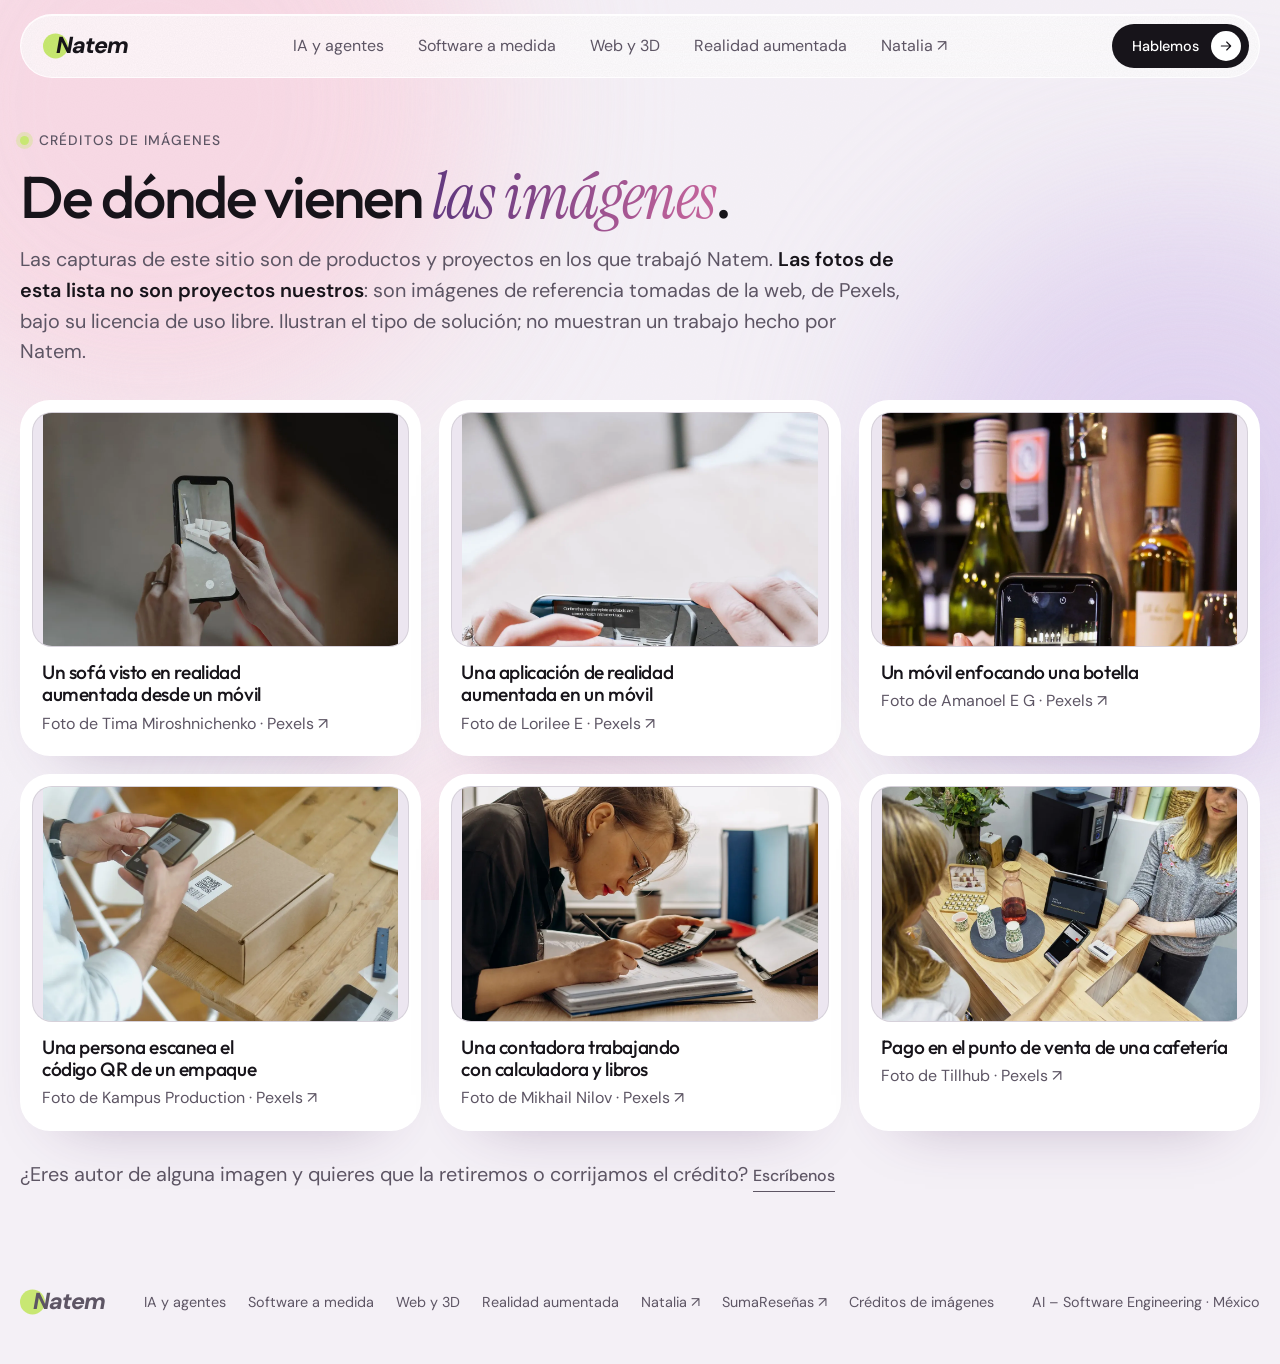
==== creditos.html @ e9895b0a "Fotos reales en lugar de ilustraciones, página de créditos y sin guías en interiores Co-Authored-By:" ====
<!doctype html>
<html lang="es" class="no-js">
<head>
<meta charset="utf-8">
<meta name="viewport" content="width=device-width, initial-scale=1">
<title>Créditos de imágenes · Natem</title>
<meta name="description" content="Origen de las imágenes del sitio de Natem que no son proyectos propios.">
<meta property="og:title" content="Créditos de imágenes · Natem">
<meta property="og:description" content="Origen de las imágenes del sitio de Natem que no son proyectos propios.">
<meta property="og:type" content="website">
<meta name="theme-color" content="#f4f0f6">
<link rel="icon" href="data:image/svg+xml,%3Csvg xmlns='http://www.w3.org/2000/svg' viewBox='0 0 64 64'%3E%3Ccircle cx='24' cy='32' r='20' fill='%23c8e773'/%3E%3Ctext x='20' y='47' font-family='Arial' font-style='italic' font-weight='900' font-size='44' fill='%2317141a'%3EN%3C/text%3E%3C/svg%3E">
<link rel="preconnect" href="https://fonts.googleapis.com">
<link rel="preconnect" href="https://fonts.gstatic.com" crossorigin>
<link href="https://fonts.googleapis.com/css2?family=DM+Sans:ital,opsz,wght@0,9..40,400;0,9..40,500;0,9..40,600;1,9..40,800&family=Instrument+Serif:ital@1&family=Outfit:wght@400;500&display=swap" rel="stylesheet">
<link rel="stylesheet" href="assets/site.css?v=2">
<link rel="stylesheet" href="assets/v2.css?v=2">
</head>
<body>
<div class="backdrop" aria-hidden="true"><i></i><i></i><i></i></div>
<div class="grain" aria-hidden="true"></div>

<header class="nav">
  <div class="wrap">
    <div class="bar glass">
      <a class="logo" href="index.html" aria-label="Natem, inicio">Natem</a>
      <nav aria-label="Principal">
        <a href="index.html">IA y agentes</a>
        <a href="software.html">Software a medida</a>
        <a href="web-3d.html">Web y 3D</a>
        <a href="realidad-aumentada.html">Realidad aumentada</a>
        <a href="https://web-eta-nine-99.vercel.app" target="_blank" rel="noopener">Natalia ↗</a>
      </nav>
      <a class="btn " href="#contacto">Hablemos<i><svg viewBox="0 0 24 24" fill="none" stroke="currentColor" stroke-width="1.7" stroke-linecap="round" stroke-linejoin="round" aria-hidden="true"><path d="M5 12h14M13 6l6 6-6 6"/></svg></i></a>
      <button class="burger" aria-label="Abrir menú" aria-expanded="false"><svg viewBox="0 0 24 24" fill="none" stroke="currentColor" stroke-width="1.7" stroke-linecap="round" stroke-linejoin="round" aria-hidden="true"><path d="M4 7h16M4 12h16M4 17h16"/></svg></button>
    </div>
  </div>
</header>
<main>
<section class="credits">
  <div class="wrap">
    <div class="head rv"><span class="eyebrow">Créditos de imágenes</span><h1>De dónde vienen <em>las imágenes</em>.</h1>
      <p class="lead">Las capturas de este sitio son de productos y proyectos en los que trabajó Natem. <b>Las fotos de esta lista no son proyectos nuestros</b>: son imágenes de referencia tomadas de la web, de Pexels, bajo su licencia de uso libre. Ilustran el tipo de solución; no muestran un trabajo hecho por Natem.</p></div>
    <div class="credit-list">
      <a class="credit card rv" href="https://www.pexels.com/photo/person-holding-black-iphone-6474473/" target="_blank" rel="noopener"><div class="shot pos-center"><img src="img/foto-ar-sofa.webp" alt="Un sofá visto en realidad aumentada desde un móvil" loading="lazy" decoding="async"></div><div><h3>Un sofá visto en realidad aumentada desde un móvil</h3><p>Foto de Tima Miroshnichenko · Pexels ↗</p></div></a>
      <a class="credit card rv" href="https://www.pexels.com/photo/person-holding-black-smartphone-1309725/" target="_blank" rel="noopener"><div class="shot pos-center"><img src="img/foto-ar-app.webp" alt="Una aplicación de realidad aumentada en un móvil" loading="lazy" decoding="async"></div><div><h3>Una aplicación de realidad aumentada en un móvil</h3><p>Foto de Lorilee E · Pexels ↗</p></div></a>
      <a class="credit card rv" href="https://www.pexels.com/photo/a-person-taking-photos-of-a-liquor-bottle-and-glass-5800918/" target="_blank" rel="noopener"><div class="shot pos-center"><img src="img/foto-ar-etiqueta.webp" alt="Un móvil enfocando una botella" loading="lazy" decoding="async"></div><div><h3>Un móvil enfocando una botella</h3><p>Foto de Amanoel E G · Pexels ↗</p></div></a>
      <a class="credit card rv" href="https://www.pexels.com/photo/person-taking-photo-of-the-qr-code-7289717/" target="_blank" rel="noopener"><div class="shot pos-center"><img src="img/foto-qr-empaque.webp" alt="Una persona escanea el código QR de un empaque" loading="lazy" decoding="async"></div><div><h3>Una persona escanea el código QR de un empaque</h3><p>Foto de Kampus Production · Pexels ↗</p></div></a>
      <a class="credit card rv" href="https://www.pexels.com/photo/a-woman-writing-on-a-book-while-holding-a-calculator-8297034/" target="_blank" rel="noopener"><div class="shot pos-center"><img src="img/foto-contabilidad.webp" alt="Una contadora trabajando con calculadora y libros" loading="lazy" decoding="async"></div><div><h3>Una contadora trabajando con calculadora y libros</h3><p>Foto de Mikhail Nilov · Pexels ↗</p></div></a>
      <a class="credit card rv" href="https://www.pexels.com/photo/customer-paying-at-the-checkout-6925809/" target="_blank" rel="noopener"><div class="shot pos-center"><img src="img/foto-punto-de-venta.webp" alt="Pago en el punto de venta de una cafetería" loading="lazy" decoding="async"></div><div><h3>Pago en el punto de venta de una cafetería</h3><p>Foto de Tillhub · Pexels ↗</p></div></a>
    </div>
    <p class="lead" style="margin-top:28px">¿Eres autor de alguna imagen y quieres que la retiremos o corrijamos el crédito? <a class="more" href="https://www.instagram.com/natem.ai/" target="_blank" rel="noopener">Escríbenos</a></p>
  </div>
</section>
</main>

<footer>
  <div class="wrap">
    <a class="logo" href="index.html">Natem</a>
    <nav aria-label="Pie">
      <a href="index.html">IA y agentes</a><a href="software.html">Software a medida</a><a href="web-3d.html">Web y 3D</a><a href="realidad-aumentada.html">Realidad aumentada</a>
      <a href="https://web-eta-nine-99.vercel.app" target="_blank" rel="noopener">Natalia ↗</a>
      <a href="https://sumaresenas.com/" target="_blank" rel="noopener">SumaReseñas ↗</a>
      <a href="creditos.html">Créditos de imágenes</a>
    </nav>
    <span>AI – Software Engineering · México</span>
  </div>
</footer>
<script type="module" src="assets/site.js?v=2"></script>
<script type="module" src="assets/orb.js"></script>
<script type="module" src="assets/rec.js?v=2"></script>
</body>
</html>
---- assets/site.css ----
/* Natem · sitio web · cristal con grano, figuras 3D, blanco/negro con rosa y violeta */
:root {
  --bg: #f4f0f6;
  --ink: #17141a;
  --ink-2: #5d5564;
  --ink-3: #8b8392;
  --line: rgba(23, 20, 26, 0.1);
  --card: #ffffff;
  --dark: #1b191e;
  --violet: #663a80;
  --violet-2: #9160b4;
  --lilac: #dccdef;
  --pink: #f2a9c4;
  --rose: #f8d3df;
  --lime: #c8e773;
  --r-xl: 40px;
  --r-lg: 30px;
  --r-md: 20px;
  --shadow: 0 40px 80px -40px rgba(74, 38, 96, 0.35);
  --display: "Outfit", "Segoe UI", system-ui, sans-serif;
  --body: "DM Sans", "Segoe UI", system-ui, sans-serif;
  --serif: "Instrument Serif", Georgia, serif;
  --noise: url("data:image/svg+xml,%3Csvg xmlns='http://www.w3.org/2000/svg' width='220' height='220'%3E%3Cfilter id='n'%3E%3CfeTurbulence type='fractalNoise' baseFrequency='.85' numOctaves='2' stitchTiles='stitch'/%3E%3CfeColorMatrix values='0 0 0 0 0 0 0 0 0 0 0 0 0 0 0 0 0 0 .55 0'/%3E%3C/filter%3E%3Crect width='100%25' height='100%25' filter='url(%23n)'/%3E%3C/svg%3E");
}

* { box-sizing: border-box; margin: 0; }
html { scroll-behavior: smooth; -webkit-text-size-adjust: 100%; }
body {
  font-family: var(--body);
  color: var(--ink);
  background: var(--bg);
  line-height: 1.55;
  font-size: 17px;
  overflow-x: hidden;
  -webkit-font-smoothing: antialiased;
}
img { max-width: 100%; display: block; }
a { color: inherit; text-decoration: none; }
button { font: inherit; color: inherit; background: none; border: 0; cursor: pointer; }
:focus-visible { outline: 2px solid var(--violet); outline-offset: 3px; border-radius: 8px; }

/* fondo: manchas suaves + grano */
.backdrop { position: fixed; inset: 0; z-index: -2; pointer-events: none; overflow: hidden; }
.backdrop i { position: absolute; border-radius: 50%; filter: blur(90px); opacity: 0.75; }
.backdrop i:nth-child(1) { width: 52vw; height: 52vw; left: -14vw; top: -18vw; background: var(--rose); }
.backdrop i:nth-child(2) { width: 46vw; height: 46vw; right: -16vw; top: 22vh; background: var(--lilac); }
.backdrop i:nth-child(3) { width: 40vw; height: 40vw; left: 22vw; bottom: -24vw; background: #f6dfe9; }
.grain { position: fixed; inset: 0; z-index: -1; pointer-events: none; background: var(--noise); opacity: 0.22; mix-blend-mode: soft-light; }

.wrap { width: min(1240px, 100% - 40px); margin-inline: auto; }
section { padding: 64px 0; }

/* tipografía */
h1, h2, h3 { font-family: var(--display); font-weight: 500; letter-spacing: -0.035em; line-height: 1.02; text-wrap: balance; }
h1 { font-size: clamp(2.7rem, 6.2vw, 5.4rem); }
h2 { font-size: clamp(2.1rem, 4.4vw, 3.7rem); }
h3 { font-size: 1.4rem; letter-spacing: -0.02em; line-height: 1.15; }
em { font-family: var(--serif); font-style: italic; font-weight: 400; letter-spacing: -0.01em; font-size: 1.08em;
  background: linear-gradient(100deg, var(--violet) 10%, #c0629a 90%); -webkit-background-clip: text; background-clip: text; color: transparent; padding-right: 0.08em; margin-right: -0.08em; }
.on-dark em { background: linear-gradient(100deg, #e9c6ff, var(--pink)); -webkit-background-clip: text; background-clip: text; }
.mute { color: var(--ink-3); }
.lead { font-size: clamp(1.05rem, 1.5vw, 1.25rem); color: var(--ink-2); max-width: 56ch; }
.eyebrow { display: inline-flex; align-items: center; gap: 10px; font-size: 0.8rem; letter-spacing: 0.08em; text-transform: uppercase; color: var(--ink-2); font-weight: 500; }
.eyebrow::before { content: ""; width: 9px; height: 9px; border-radius: 50%; background: var(--lime); box-shadow: 0 0 0 4px rgba(200, 231, 115, 0.35); }
.head { display: grid; gap: 18px; margin-bottom: 40px; max-width: 880px; }
.head.split { max-width: none; grid-template-columns: 1.2fr 1fr; align-items: end; gap: 40px; }

/* cristal */
.glass {
  position: relative; isolation: isolate;
  background: linear-gradient(140deg, rgba(255, 255, 255, 0.62), rgba(255, 255, 255, 0.2));
  -webkit-backdrop-filter: blur(22px) saturate(150%); backdrop-filter: blur(22px) saturate(150%);
  border: 1px solid rgba(255, 255, 255, 0.7);
  box-shadow: var(--shadow), inset 0 1px 0 rgba(255, 255, 255, 0.8);
  border-radius: var(--r-lg);
}
.glass::after, .dark::after, .stage::after {
  content: ""; position: absolute; inset: 0; border-radius: inherit; background: var(--noise); opacity: 0.28; mix-blend-mode: soft-light; pointer-events: none; z-index: -1;
}
.stage::after { z-index: 1; opacity: 0.35; }
.card { background: var(--card); border-radius: var(--r-lg); box-shadow: 0 30px 60px -45px rgba(74, 38, 96, 0.4); }
.dark { position: relative; isolation: isolate; background: var(--dark); color: #f5f1f7; border-radius: var(--r-lg); }
.dark .mute { color: #9a93a1; }

/* botones */
.btn { display: inline-flex; align-items: center; gap: 12px; height: 54px; padding: 0 8px 0 24px; border-radius: 999px; background: var(--ink); color: #fff; font-weight: 500; font-size: 0.98rem; transition: transform 0.25s, background 0.25s; white-space: nowrap; }
.btn i { display: grid; place-items: center; width: 38px; height: 38px; border-radius: 50%; background: #fff; color: var(--ink); transition: transform 0.25s; font-style: normal; }
.btn i svg { width: 16px; height: 16px; }
.btn:hover { transform: translateY(-2px); background: var(--violet); }
.btn:hover i { transform: translateX(3px); }
.btn.light { background: #fff; color: var(--ink); box-shadow: 0 10px 30px -18px rgba(23, 20, 26, 0.5); }
.btn.light i { background: var(--ink); color: #fff; }
.btn.light:hover { background: #fff; }
.btn.ghost { background: transparent; color: var(--ink); border: 1px solid var(--line); padding: 0 22px; }
.btn.ghost:hover { background: rgba(255, 255, 255, 0.7); }
.on-dark .btn.ghost { color: #fff; border-color: rgba(255, 255, 255, 0.25); }
.on-dark .btn.ghost:hover { background: rgba(255, 255, 255, 0.1); }
.cta-row { display: flex; flex-wrap: wrap; gap: 12px; align-items: center; }
.pill { display: inline-flex; align-items: center; gap: 8px; padding: 7px 14px; border-radius: 999px; font-size: 0.8rem; font-weight: 500; background: rgba(255, 255, 255, 0.75); border: 1px solid rgba(255, 255, 255, 0.9); color: var(--ink-2); white-space: nowrap; }
.pill.dot::before { content: ""; width: 7px; height: 7px; border-radius: 50%; background: var(--violet-2); }
.pill.lime { background: var(--lime); border-color: var(--lime); color: var(--ink); }

/* navegación */
.nav { position: fixed; top: 14px; left: 0; right: 0; z-index: 50; }
.nav .bar { background: rgba(255, 255, 255, 0.74); display: flex; align-items: center; justify-content: space-between; gap: 20px; padding: 9px 10px 9px 22px; border-radius: 999px; }
.logo { display: inline-flex; align-items: center; font-family: var(--body); font-weight: 800; font-style: italic; font-size: 1.45rem; letter-spacing: -0.04em; position: relative; padding-left: 13px; }
.logo::before { content: ""; position: absolute; left: 0; top: 50%; width: 25px; height: 25px; border-radius: 50%; background: var(--lime); transform: translateY(-50%); z-index: -1; }
.nav nav { display: flex; align-items: center; gap: 4px; }
.nav nav a { padding: 9px 15px; border-radius: 999px; font-size: 0.93rem; color: var(--ink-2); transition: background 0.2s, color 0.2s; }
.nav nav a:hover, .nav nav a[aria-current] { background: rgba(255, 255, 255, 0.85); color: var(--ink); }
.nav .btn { height: 44px; padding-left: 20px; font-size: 0.9rem; }
.nav .btn i { width: 30px; height: 30px; }
.burger { display: none; width: 44px; height: 44px; border-radius: 50%; background: var(--ink); color: #fff; place-items: center; }
.burger svg { width: 18px; }

/* hero principal */
.hero { padding: 132px 0 40px; }
.hero .grid { display: grid; grid-template-columns: 1.05fr 0.95fr; gap: 28px; align-items: stretch; }
.hero .copy { display: flex; flex-direction: column; justify-content: center; gap: 26px; padding: 20px 0; }
.stage { position: relative; isolation: isolate; border-radius: var(--r-xl); overflow: hidden; min-height: 620px;
  background: radial-gradient(120% 90% at 20% 0%, #fbe3ea 0%, transparent 60%), linear-gradient(165deg, #f1b9cd 0%, #dcb6e2 48%, #b79add 100%); box-shadow: var(--shadow); }
.stage canvas { position: absolute; inset: 0; width: 100%; height: 100%; z-index: 0; }
.stage .fallback { position: absolute; width: 62%; aspect-ratio: 1; left: 19%; top: 20%; border-radius: 50%; background: radial-gradient(circle at 32% 26%, #fff 0%, #fbd0de 22%, #e58fb5 55%, #8b56ad 100%); }
.stage.webgl .fallback { display: none; }
.float { position: absolute; z-index: 2; animation: bob 7s ease-in-out infinite; }
.float:nth-of-type(2) { animation-delay: -2.5s; }
.float:nth-of-type(3) { animation-delay: -4.5s; }
@keyframes bob { 50% { transform: translateY(-10px); } }

.call { left: 22px; top: 24px; width: min(330px, 74%); padding: 18px; display: grid; gap: 10px; }
.call header { display: flex; align-items: center; gap: 10px; font-weight: 600; font-size: 0.93rem; }
.ico { display: grid; place-items: center; width: 38px; height: 38px; border-radius: 50%; background: #fff; color: var(--ink); flex: none; }
.ico svg { width: 18px; height: 18px; }
.ico.lg { width: 52px; height: 52px; }
.ico.lg svg { width: 22px; height: 22px; }
.ico.ink { background: var(--ink); color: #fff; }
.ico.lime { background: var(--lime); }
.bubble { padding: 9px 14px; border-radius: 16px; font-size: 0.86rem; background: rgba(255, 255, 255, 0.86); width: fit-content; max-width: 88%; }
.bubble small { display: block; font-size: 0.68rem; color: var(--violet); font-weight: 600; }
.bubble.me { background: var(--ink); color: #fff; justify-self: end; }
.done { right: 22px; bottom: 112px; padding: 14px 20px 14px 14px; display: flex; align-items: center; gap: 12px; font-size: 0.9rem; font-weight: 500; border-radius: 999px; background: var(--dark); color: #fff; box-shadow: var(--shadow); }
.steps-mini { left: 22px; right: 22px; bottom: 22px; padding: 16px 22px; display: flex; justify-content: space-between; gap: 12px; font-size: 0.85rem; border-radius: 24px; animation: none; }
.steps-mini b { display: block; font-family: var(--display); font-weight: 500; font-size: 1.5rem; letter-spacing: -0.03em; color: var(--ink-3); }
.steps-mini span:last-child b { color: var(--ink); }

.chips { display: flex; flex-wrap: wrap; gap: 8px; }

/* proceso */
.process { display: grid; grid-template-columns: repeat(3, 1fr); gap: 18px; }
.step { padding: 28px; display: grid; gap: 60px; align-content: space-between; min-height: 280px; }
.step .n { font-family: var(--display); font-size: 4.4rem; line-height: 0.9; letter-spacing: -0.05em; color: var(--ink-3); }
.step p { color: var(--ink-2); font-size: 0.98rem; margin-top: 8px; }
.step.dark p { color: #b9b2c0; }
.step.dark .n { color: var(--lime); }
.aud { display: grid; grid-template-columns: repeat(3, 1fr); gap: 18px; margin-top: 18px; }
.aud div { display: flex; align-items: center; gap: 14px; padding: 16px 20px; border-radius: 999px; font-weight: 500; font-size: 0.95rem; }

/* bento */
.bento { display: grid; grid-template-columns: repeat(6, 1fr); gap: 18px; }
.tile { position: relative; padding: 28px; display: flex; flex-direction: column; gap: 14px; overflow: hidden; min-height: 300px; transition: transform 0.35s; }
.tile:hover { transform: translateY(-4px); }
.tile p { color: var(--ink-2); font-size: 0.97rem; }
.tile.dark p { color: #b9b2c0; }
.tile .foot { margin-top: auto; display: flex; flex-wrap: wrap; gap: 8px; align-items: center; justify-content: space-between; }
.s2 { grid-column: span 2; } .s3 { grid-column: span 3; } .s4 { grid-column: span 4; } .s6 { grid-column: span 6; }
.shot { border-radius: var(--r-md); overflow: hidden; border: 1px solid var(--line); background: #ece6f0; aspect-ratio: 16 / 10; }
.shot img { width: 100%; height: 100%; object-fit: cover; object-position: top left; transition: transform 0.6s; }
.tile:hover .shot img, .proj:hover .shot img { transform: scale(1.04); }
.more { justify-self: start; align-self: flex-start; display: inline-flex; align-items: center; gap: 8px; font-weight: 500; font-size: 0.93rem; border-bottom: 1px solid currentColor; padding-bottom: 2px; }
.more svg { width: 14px; height: 14px; transition: transform 0.25s; }
.more:hover svg { transform: translate(2px, -2px); }
.orb { position: absolute; border-radius: 50%; background: radial-gradient(circle at 30% 26%, #fff 0%, #fbd3e0 20%, #e794b9 52%, #8452a8 100%); box-shadow: 0 40px 60px -30px rgba(102, 58, 128, 0.6); pointer-events: none; }
.orb.violet { background: radial-gradient(circle at 30% 26%, #fff 0%, #e6d6f7 20%, #a67ad0 55%, #4b2863 100%); }
.orb.pearl { background: radial-gradient(circle at 30% 26%, #fff 0%, #f6eef9 35%, #d9c6ea 70%, #b79bd6 100%); }

/* Natalia */
.natalia { display: grid; grid-template-columns: 1fr 1.05fr; gap: 40px; padding: 48px; border-radius: var(--r-xl); align-items: center; overflow: hidden; }
.natalia .copy { display: grid; gap: 22px; position: relative; z-index: 1; }
.natalia .lead { color: #c3bcc9; }
.flow { display: grid; grid-template-columns: repeat(4, 1fr); gap: 10px; margin: 6px 0; }
.flow div { display: grid; gap: 10px; font-size: 0.84rem; line-height: 1.25; color: #d9d3de; }
.flow .ico { background: rgba(255, 255, 255, 0.1); color: #fff; }
.flow div:nth-child(3) .ico { background: var(--lime); color: var(--ink); }
.natalia .shot { aspect-ratio: 16 / 10.5; border-color: rgba(255, 255, 255, 0.14); box-shadow: 0 50px 80px -40px #000; position: relative; z-index: 1; }
.natalia .orb { width: 380px; height: 380px; right: -120px; top: -150px; opacity: 0.9; }

/* servicios / subpáginas */
.areas { display: grid; grid-template-columns: repeat(3, 1fr); gap: 18px; }
.area { padding: 14px 14px 26px; display: grid; gap: 16px; transition: transform 0.35s; }
.area:hover { transform: translateY(-4px); }
.area > div { padding: 0 12px; display: grid; gap: 10px; }
.area p { color: var(--ink-2); font-size: 0.96rem; }

.projects { display: grid; grid-template-columns: repeat(3, 1fr); gap: 18px; }
.projects.two { grid-template-columns: repeat(2, 1fr); }
.proj { padding: 12px 12px 22px; display: grid; gap: 14px; align-content: start; }
.proj .meta { padding: 0 10px; display: grid; gap: 8px; }
.proj .meta p { color: var(--ink-2); font-size: 0.93rem; }
.proj .top { display: flex; justify-content: space-between; align-items: center; gap: 10px; }
.proj .pill { background: #f1ecf4; border-color: #f1ecf4; font-size: 0.72rem; padding: 5px 11px; }

.services { display: grid; grid-template-columns: repeat(3, 1fr); gap: 18px; }
.service { padding: 26px; display: grid; gap: 12px; align-content: start; }
.service p { color: var(--ink-2); font-size: 0.95rem; }

.why { display: grid; grid-template-columns: repeat(4, 1fr); gap: 18px; }
.why div { padding: 24px; display: grid; gap: 10px; align-content: start; }
.why p { color: var(--ink-2); font-size: 0.93rem; }

/* hero de subpágina */
.subhero { padding: 108px 0 30px; }
.subhero .stage { min-height: 560px; display: flex; align-items: flex-end; padding: 22px; }
.subhero .panel { position: relative; z-index: 2; width: min(640px, 100%); padding: 38px; display: grid; gap: 22px; border-radius: 30px; }
.subhero h1 { font-size: clamp(2.4rem, 5vw, 4.3rem); }
.subhero .tag { position: absolute; z-index: 2; right: 26px; top: 26px; }
.stage.violet { background: radial-gradient(120% 90% at 80% 0%, #efe2fa 0%, transparent 60%), linear-gradient(165deg, #d9c3ee 0%, #b99bdc 50%, #8f6cc0 100%); }
.stage.pearl { background: radial-gradient(120% 90% at 80% 0%, #fff 0%, transparent 60%), linear-gradient(165deg, #f3e6ee 0%, #e4d3ec 50%, #cbb5e2 100%); }

/* cierre */
.final { padding: 64px 48px; border-radius: var(--r-xl); display: grid; grid-template-columns: 1.3fr 1fr; gap: 40px; align-items: end; overflow: hidden; }
.final h2 { font-size: clamp(2.3rem, 5vw, 4.4rem); }
.final .copy { display: grid; gap: 22px; position: relative; z-index: 1; }
.final .side { display: grid; gap: 12px; position: relative; z-index: 1; justify-items: start; }
.final .orb { width: 420px; height: 420px; right: -110px; bottom: -220px; }
footer { padding: 34px 0 44px; }
footer .wrap { display: flex; flex-wrap: wrap; gap: 18px 34px; align-items: center; justify-content: space-between; font-size: 0.9rem; color: var(--ink-2); }
footer nav { display: flex; flex-wrap: wrap; gap: 8px 22px; }
footer a:hover { color: var(--ink); }

/* aparición */
.rv { opacity: 0; transform: translateY(26px); transition: opacity 0.8s cubic-bezier(0.2, 0.7, 0.2, 1), transform 0.8s cubic-bezier(0.2, 0.7, 0.2, 1); transition-delay: var(--d, 0s); }
.rv.in { opacity: 1; transform: none; }
.no-js .rv { opacity: 1; transform: none; }

@media (max-width: 1020px) {
  .hero .grid, .natalia, .final, .head.split { grid-template-columns: 1fr; }
  .stage { min-height: 560px; }
  .areas, .projects, .services, .process, .aud { grid-template-columns: repeat(2, 1fr); }
  .why { grid-template-columns: repeat(2, 1fr); }
  .s2, .s3, .s4 { grid-column: span 3; }
  .nav nav { display: none; position: absolute; top: calc(100% + 10px); left: 20px; right: 20px; flex-direction: column; align-items: stretch; padding: 12px; border-radius: 26px; background: rgba(255, 255, 255, 0.94); box-shadow: var(--shadow); }
  .nav.open nav { display: flex; }
  .nav nav a { padding: 13px 16px; font-size: 1rem; }
  .burger { display: grid; }
  .nav .bar > .btn { display: none; }
}
@media (max-width: 680px) {
  body { font-size: 16px; }
  .wrap { width: calc(100% - 32px); }
  section { padding: 44px 0; }
  .hero { padding-top: 104px; }
  .areas, .projects, .projects.two, .services, .process, .aud, .why { grid-template-columns: 1fr; }
  .s2, .s3, .s4 { grid-column: span 6; }
  .stage { min-height: 520px; border-radius: 30px; }
  .natalia, .final { padding: 30px 22px; border-radius: 30px; }
  .flow { grid-template-columns: repeat(2, 1fr); gap: 16px; }
  .step { min-height: 0; gap: 30px; }
  .subhero .panel { padding: 26px 22px; }
  .subhero .tag { display: none; }
  .aud div { border-radius: 22px; }
  .btn { height: 50px; }
  .done { bottom: 104px; right: 16px; font-size: 0.82rem; }
  .call { left: 16px; top: 16px; }
  .steps-mini { left: 16px; right: 16px; bottom: 16px; padding: 14px 16px; font-size: 0.76rem; }
  .steps-mini b { font-size: 1.2rem; }
}
@media (prefers-reduced-motion: reduce) {
  html { scroll-behavior: auto; }
  .float { animation: none; }
  .rv { opacity: 1; transform: none; transition: none; }
}
---- assets/v2.css ----
/* Natem · capa v2: ajuste a pantalla de laptop, texto más grande, onda de voz, carrusel 3D, hovers.
   Se carga después de site.css. */
body { font-size: 18px; }
section { padding: clamp(36px, 6.5vh, 64px) 0; scroll-margin-top: 44px; }
h1 { font-size: clamp(2.5rem, min(5.3vw, 9.6vh), 5rem); }
h2 { font-size: clamp(2rem, min(4vw, 7.2vh), 3.4rem); }
h3 { font-size: 1.5rem; }
h4 { font-family: var(--display); font-weight: 500; font-size: 1.25rem; letter-spacing: -0.02em; line-height: 1.15; }
.lead { font-size: clamp(1.12rem, 1.55vw, 1.3rem); }
.lead b { color: var(--ink); font-weight: 600; }
.on-dark .lead b { color: #fff; }
.eyebrow { font-size: 0.86rem; }
.pill { font-size: 0.86rem; }
.head { margin-bottom: clamp(20px, 3.6vh, 40px); gap: 14px; }
.nav nav a { font-size: 1rem; }
.tile p, .step p, .service p, .why p, .area p, .proj .meta p { font-size: 1.05rem; }
.proj .pill { font-size: 0.78rem; }
.more { font-size: 1rem; }
.aud div { font-size: 1.02rem; }
.ico.pink { background: var(--pink); }
.ico.violet { background: var(--violet); color: #fff; }
.ico { transition: transform 0.4s cubic-bezier(0.2, 0.7, 0.2, 1); }

/* hero dentro de una pantalla */
.hero { padding: 96px 0 20px; }
.hero .grid { min-height: calc(100svh - 116px); }
.hero .copy { gap: clamp(14px, 2.8vh, 26px); padding: 0; }
.stage { min-height: min(620px, calc(100svh - 116px)); }
.subhero { padding: 96px 0 20px; }
.subhero .stage { min-height: min(600px, calc(100svh - 116px)); }
.subhero h1 { font-size: clamp(2.3rem, min(4.6vw, 8.4vh), 4.2rem); }
.subhero .panel { padding: clamp(24px, 4vh, 38px); gap: clamp(14px, 2.4vh, 22px); }

/* bento IA */
.tile { min-height: 0; padding: 20px 22px; gap: 10px; }
#ia .head { margin-bottom: 18px; }
.tile.voice p { max-width: 50ch; }
.tile-head { display: flex; gap: 16px; align-items: flex-start; }
.tile-head > div { display: grid; gap: 8px; }
.halves { display: grid; gap: 12px; margin-top: auto; }
.shot.wide { aspect-ratio: 16 / 4; }
.shot.wide img { object-position: center 38%; }
.shot.pos-center img, .shot img[src$=".svg"] { object-position: center; }
.case { display: grid; grid-template-columns: 42% 1fr; gap: 16px; align-items: center; padding: 10px; border-radius: var(--r-md); background: rgba(255, 255, 255, 0.66); border: 1px solid rgba(255, 255, 255, 0.9); }
.case .shot { aspect-ratio: 16 / 10; }
.case p { font-size: 0.98rem; margin: 6px 0 10px; }
.btn.sm { height: 42px; font-size: 0.92rem; padding-left: 18px; }
.btn.sm i { width: 28px; height: 28px; }
.tile:hover .ico.lg { transform: rotate(-10deg) scale(1.08); }
.t-flow:hover .ico.lg { transform: translateX(8px); }
.t-spark:hover .ico.lg { transform: rotate(90deg); }

.bento { grid-template-columns: 1fr 1.12fr 0.88fr; gap: 16px; }
.stack { display: grid; gap: 14px; }
.tile.mini { display: grid; grid-template-columns: auto 1fr; gap: 8px 14px; align-items: center; padding: 18px 20px; }
.tile.mini .ico.lg { width: 44px; height: 44px; }
.tile.mini h3 { font-size: 1.28rem; }
.tile.mini p { grid-column: 1 / -1; font-size: 1rem; }
.tile.voice .orb { z-index: 0; }
.tile.voice > *:not(.orb) { position: relative; z-index: 1; }

.tile-top { display: flex; align-items: center; justify-content: space-between; gap: 10px; }
.tile.voice .tile-top { padding-right: 84px; }
.tile.mini { align-content: center; padding: 16px 20px; }
.case .shot { align-self: stretch; aspect-ratio: auto; min-height: 120px; }

/* llamada grabada */
.rec { display: grid; grid-template-columns: auto 1fr; gap: 4px 16px; align-items: center; padding: 14px 18px 12px 14px; border-radius: 26px; background: rgba(255, 255, 255, 0.07); border: 1px solid rgba(255, 255, 255, 0.14); color: #fff; position: relative; z-index: 1; margin-top: auto; }
.rec.light { margin: 0; background: rgba(255, 255, 255, 0.1); -webkit-backdrop-filter: blur(14px); backdrop-filter: blur(14px); }
.rec-play { width: 58px; height: 58px; border-radius: 50%; background: var(--lime); color: var(--ink); display: grid; place-items: center; transition: transform 0.25s; box-shadow: 0 0 0 0 rgba(200, 231, 115, 0.5); animation: ringpulse 2.6s ease-out infinite; }
.rec-play:hover { transform: scale(1.07); }
.rec.playing .rec-play { animation: none; }
.rec-play svg { width: 22px; height: 22px; }
.rec-play span { display: grid; }
.rec-play .i-pause, .rec.playing .rec-play .i-play { display: none; }
.rec.playing .rec-play .i-pause { display: grid; }
.rec-body { min-width: 0; }
.rec-top { display: flex; align-items: center; gap: 8px; font-size: 0.92rem; }
.rec-top time { margin-left: auto; font-variant-numeric: tabular-nums; color: #b9b2c0; }
.rec-dot { width: 8px; height: 8px; border-radius: 50%; background: #ff6b7a; flex: none; }
.rec.playing .rec-dot { animation: blink 1s steps(2) infinite; }
.rec-wave { display: flex; align-items: center; gap: 3px; height: 40px; margin: 4px 0; }
.rec-wave i { flex: 1; min-width: 2px; border-radius: 3px; background: #fff; opacity: 0.38; height: calc(var(--h, 0.3) * 100%); transition: height 0.09s linear; }
.rec:not(.playing) .rec-wave i { animation: idle 2.6s ease-in-out infinite; animation-delay: calc(var(--k, 0) * -0.13s); }
.rec-wave i.on { opacity: 1; background: var(--lime); }
.rec p { font-size: 0.92rem; color: #e3dde8; line-height: 1.35; min-height: 4.05em; }
.rec.light p { min-height: 2.7em; }
.rec-note { grid-column: 1 / -1; font-size: 0.76rem; color: #9a93a1; padding-left: 4px; }
@keyframes idle { 50% { transform: scaleY(0.45); } }
@keyframes blink { 50% { opacity: 0.2; } }
@keyframes ringpulse { 70%, 100% { box-shadow: 0 0 0 16px rgba(200, 231, 115, 0); } }

/* Natalia */
.natalia { padding: clamp(28px, 5vh, 48px) 48px; gap: 36px; }
.natalia .copy { gap: clamp(14px, 2.4vh, 22px); }
.nat-side { display: grid; gap: 14px; position: relative; z-index: 1; min-width: 0; }
.natalia .shot { aspect-ratio: 16 / 8.4; }
.flow div { font-size: 0.95rem; }

/* proceso: imagen de fondo + hover */
.step { position: relative; overflow: hidden; isolation: isolate; min-height: clamp(230px, 38vh, 290px); gap: 30px; transition: transform 0.45s cubic-bezier(0.2, 0.7, 0.2, 1), box-shadow 0.45s; }
.step > .n, .step > div { position: relative; z-index: 1; }
.step .n { transform-origin: left top; transition: transform 0.5s cubic-bezier(0.2, 0.7, 0.2, 1), color 0.35s, text-shadow 0.35s; }
.bgimg { position: absolute; inset: 0; background-size: cover; background-position: top left; transition: transform 0.9s cubic-bezier(0.2, 0.7, 0.2, 1); }
.bgimg::after { content: ""; position: absolute; inset: 0; }
.step.card .bgimg { z-index: 0; }
.step.card .bgimg::after { background: linear-gradient(180deg, rgba(255, 255, 255, 0.58) 0%, rgba(255, 255, 255, 0.86) 48%, #fff 82%); }
.step.glass .bgimg { z-index: -2; opacity: 0.6; filter: blur(2.5px) saturate(1.15); border-radius: inherit; }
.step.glass .bgimg::after { background: linear-gradient(180deg, rgba(244, 240, 246, 0.35), rgba(244, 240, 246, 0.9) 70%); }
.step:hover { transform: translateY(-8px); }
.step:hover .bgimg { transform: scale(1.1); }
.step:hover .n { transform: scale(1.22); color: var(--violet); }
.step.dark:hover .n { color: var(--lime); text-shadow: 0 0 34px rgba(200, 231, 115, 0.55); }
.step.dark::before { content: ""; position: absolute; width: 260px; height: 260px; right: -130px; bottom: -150px; border-radius: 50%; background: radial-gradient(circle, rgba(200, 231, 115, 0.35), transparent 65%); transition: transform 0.7s; z-index: 0; }
.step.dark:hover::before { transform: scale(1.7); }

/* servicios con ilustración */
.service { padding: 12px 12px 24px; transition: transform 0.4s cubic-bezier(0.2, 0.7, 0.2, 1); }
.service:hover { transform: translateY(-5px); }
.service .art { position: relative; border-radius: var(--r-md); overflow: hidden; aspect-ratio: 320 / 140; }
.service .art img { width: 100%; height: 100%; object-fit: cover; transition: transform 0.7s cubic-bezier(0.2, 0.7, 0.2, 1); }
.service:hover .art img { transform: scale(1.07) rotate(-1.2deg); }
.service .art .ico { position: absolute; left: 12px; bottom: 12px; box-shadow: 0 10px 22px -10px rgba(23, 20, 26, 0.6); }
.service:hover .art .ico { transform: translateY(-4px) rotate(-8deg); }
.services { grid-template-columns: repeat(2, 1fr); gap: 16px; }
.service { grid-template-columns: 38% 1fr; grid-template-rows: auto auto; gap: 6px 20px; padding: 10px 22px 10px 10px; align-content: center; }
.service .art { grid-row: 1 / 3; aspect-ratio: auto; height: 100%; min-height: clamp(118px, 19vh, 150px); }
.service h3 { align-self: end; }
.service p { align-self: start; }
.why div { transition: transform 0.4s; }
.why div:hover { transform: translateY(-5px); }
.why div:hover .ico { transform: rotate(-12deg) scale(1.12); }
.area:hover .shot img { transform: scale(1.05); }

/* carrusel 3D */
.ring { position: relative; height: 340px; perspective: 1200px; z-index: 1; -webkit-mask-image: linear-gradient(90deg, transparent 0, #000 16%, #000 84%, transparent 100%); mask-image: linear-gradient(90deg, transparent 0, #000 16%, #000 84%, transparent 100%); }
.ring-spin { position: absolute; inset: 0; transform-style: preserve-3d; animation: ring 46s linear infinite; }
.ring figure { position: absolute; left: 50%; top: 50%; width: 230px; aspect-ratio: 16 / 10; margin: -72px 0 0 -115px; border-radius: 16px; overflow: hidden; background: #2b2730; box-shadow: 0 30px 50px -24px rgba(0, 0, 0, 0.7), 0 0 0 1px rgba(255, 255, 255, 0.22); transform: rotateY(calc(var(--i) * 360deg / var(--n))) translateZ(calc(var(--n) * 39px)); -webkit-backface-visibility: hidden; backface-visibility: hidden; }
.ring figure img { width: 100%; height: 100%; object-fit: cover; object-position: top center; }
.ring figure img[src$=".svg"] { object-position: center; }
@keyframes ring { from { transform: translateY(0) rotateX(-7deg) rotateY(0); } 50% { transform: translateY(-10px) rotateX(-7deg) rotateY(-180deg); } to { transform: translateY(0) rotateX(-7deg) rotateY(-360deg); } }
.subhero .stage.has-ring .ring { position: absolute; right: -2%; top: 6%; width: 56%; height: 62%; }
.subhero .stage.has-ring .ring figure { width: 250px; margin: -78px 0 0 -125px; box-shadow: 0 30px 50px -24px rgba(74, 38, 96, 0.7), 0 0 0 1px rgba(255, 255, 255, 0.6); }

/* cierre */
.final { padding: clamp(32px, 6vh, 60px) 48px; grid-template-columns: 1fr; align-items: center; }
.final.has-ring { grid-template-columns: 1.15fr 1fr; }
.final h2 { font-size: clamp(2.2rem, min(4.6vw, 8vh), 4rem); }
.final .copy { gap: clamp(14px, 2.6vh, 22px); max-width: 780px; }
.final .lead { color: #c9c2cf; }
.final .lead b, .final .note b { color: #fff; font-weight: 600; }
.final .note { font-size: 1.08rem; color: #dcd6e1; max-width: 44ch; }
.final .ring figure { width: 200px; margin: -62px 0 0 -100px; transform: rotateY(calc(var(--i) * 360deg / var(--n))) translateZ(calc(var(--n) * 33px)); }
.final .ring { perspective: 900px; height: 320px; margin-right: -30px; }
.final.has-ring .orb { opacity: 0.4; right: 4%; bottom: -160px; }

@media (max-width: 1020px) {
  .bento { grid-template-columns: 1fr 1fr; }
  .stack { grid-column: 1 / -1; grid-template-columns: repeat(3, 1fr); }
  .hero .grid { min-height: 0; }
  .stage, .subhero .stage { min-height: 540px; }
  .final.has-ring { grid-template-columns: 1fr; }
  .final .orb { opacity: 0.5; }
  .subhero .stage.has-ring { padding-top: 250px; }
  .subhero .stage.has-ring .ring { left: 0; right: 0; top: 14px; width: 100%; height: 230px; }
  .subhero .stage.has-ring .ring figure, .ring figure { width: 190px; margin: -60px 0 0 -95px; transform: rotateY(calc(var(--i) * 360deg / var(--n))) translateZ(calc(var(--n) * 32px)); }
  .ring { height: 250px; }
}
@media (max-width: 680px) {
  .services { grid-template-columns: 1fr; }
  .service { grid-template-columns: 1fr; padding: 10px 10px 20px; }
  .service .art { grid-row: auto; aspect-ratio: 320 / 140; height: auto; min-height: 0; }
  .service h3, .service p { padding: 0 10px; }
  .bento, .stack { grid-template-columns: 1fr; }
  .stack { grid-column: auto; }
  body { font-size: 17px; }
  .natalia, .final { padding: 28px 20px; }
  .case { grid-template-columns: 1fr; }
  .shot.wide { aspect-ratio: 16 / 7; }
  .tile-head { flex-direction: column; gap: 12px; }
  .rec { padding: 12px 14px 10px 12px; gap: 4px 12px; }
  .rec-play { width: 50px; height: 50px; }
  .rec-wave { gap: 2px; }
  .step { min-height: 0; }
  .final .cta-row .btn { width: 100%; justify-content: space-between; }
  .final .cta-row .btn.ghost { justify-content: center; }
}
@media (prefers-reduced-motion: reduce) {
  .ring-spin, .rec-play, .rec-wave i { animation: none !important; }
}

/* fotos reales y créditos */
.service .art img { object-position: top left; }
.service .art img[src*="foto-"], .ring figure img[src*="foto-"] { object-position: center; }
.services > .service:last-child:nth-child(odd) { grid-column: 1 / -1; grid-template-columns: 18.4% 1fr; }
.credits { padding-top: 130px; }
.credits h1 { font-size: clamp(2.3rem, min(4.6vw, 8.4vh), 4.2rem); }
.credits .lead { max-width: 74ch; }
.credit-list { display: grid; grid-template-columns: repeat(3, 1fr); gap: 18px; }
.credit { padding: 12px 12px 20px; display: grid; gap: 14px; align-content: start; transition: transform 0.35s; }
.credit:hover { transform: translateY(-4px); }
.credit > div { padding: 0 10px; display: grid; gap: 6px; }
.credit h3 { font-size: 1.2rem; }
.credit p { color: var(--ink-2); font-size: 1rem; }
@media (max-width: 1020px) { .credit-list { grid-template-columns: repeat(2, 1fr); } }
@media (max-width: 680px) { .credit-list { grid-template-columns: 1fr; } .services > .service:last-child:nth-child(odd) { grid-template-columns: 1fr; } }
.service .art img { position: absolute; inset: 0; }
@media (max-width: 680px) { .service .art img { position: static; } }
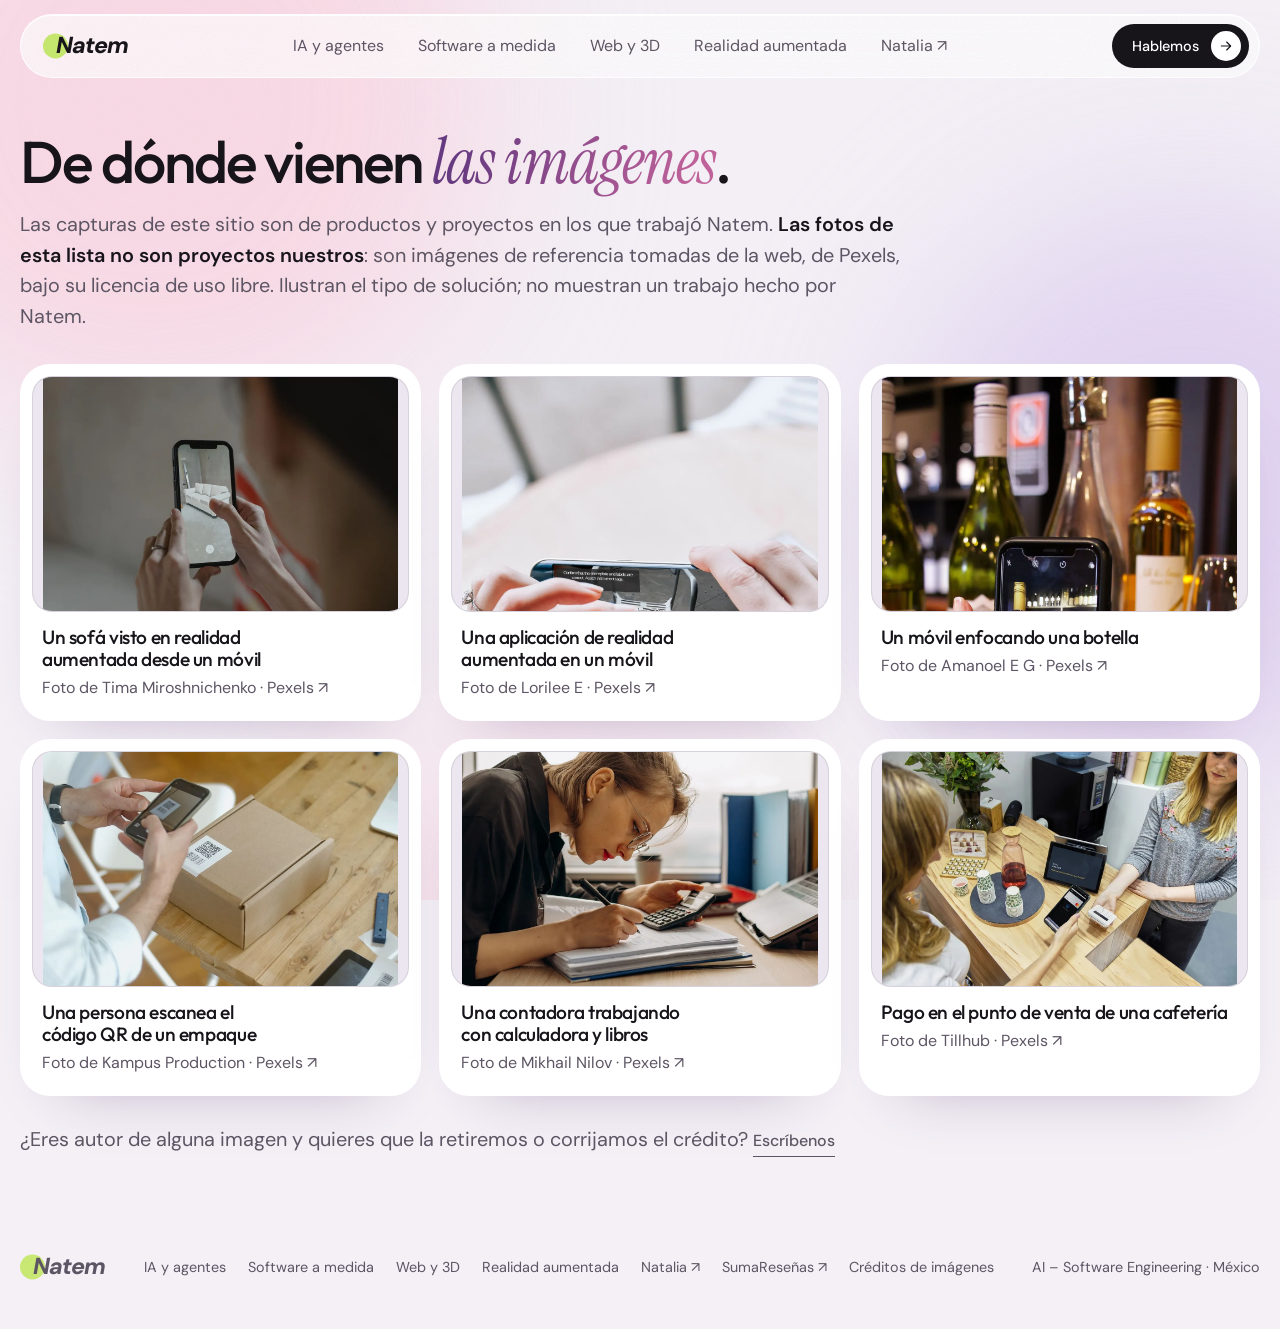
==== commit 2143b483: "Hero oscuro con planeta y carrusel en Web y 3D, recorte del chatbot y limpieza de etiquetas Co-Autho" ====
--- a/creditos.html
+++ b/creditos.html
@@ -13,8 +13,8 @@
 <link rel="preconnect" href="https://fonts.googleapis.com">
 <link rel="preconnect" href="https://fonts.gstatic.com" crossorigin>
 <link href="https://fonts.googleapis.com/css2?family=DM+Sans:ital,opsz,wght@0,9..40,400;0,9..40,500;0,9..40,600;1,9..40,800&family=Instrument+Serif:ital@1&family=Outfit:wght@400;500&display=swap" rel="stylesheet">
-<link rel="stylesheet" href="assets/site.css?v=2">
-<link rel="stylesheet" href="assets/v2.css?v=2">
+<link rel="stylesheet" href="assets/site.css?v=3">
+<link rel="stylesheet" href="assets/v2.css?v=3">
 </head>
 <body>
 <div class="backdrop" aria-hidden="true"><i></i><i></i><i></i></div>
@@ -39,7 +39,7 @@
 <main>
 <section class="credits">
   <div class="wrap">
-    <div class="head rv"><span class="eyebrow">Créditos de imágenes</span><h1>De dónde vienen <em>las imágenes</em>.</h1>
+    <div class="head rv"><h1>De dónde vienen <em>las imágenes</em>.</h1>
       <p class="lead">Las capturas de este sitio son de productos y proyectos en los que trabajó Natem. <b>Las fotos de esta lista no son proyectos nuestros</b>: son imágenes de referencia tomadas de la web, de Pexels, bajo su licencia de uso libre. Ilustran el tipo de solución; no muestran un trabajo hecho por Natem.</p></div>
     <div class="credit-list">
       <a class="credit card rv" href="https://www.pexels.com/photo/person-holding-black-iphone-6474473/" target="_blank" rel="noopener"><div class="shot pos-center"><img src="img/foto-ar-sofa.webp" alt="Un sofá visto en realidad aumentada desde un móvil" loading="lazy" decoding="async"></div><div><h3>Un sofá visto en realidad aumentada desde un móvil</h3><p>Foto de Tima Miroshnichenko · Pexels ↗</p></div></a>
@@ -66,8 +66,8 @@
     <span>AI – Software Engineering · México</span>
   </div>
 </footer>
-<script type="module" src="assets/site.js?v=2"></script>
+<script type="module" src="assets/site.js?v=3"></script>
 <script type="module" src="assets/orb.js"></script>
-<script type="module" src="assets/rec.js?v=2"></script>
+<script type="module" src="assets/rec.js?v=3"></script>
 </body>
 </html>
--- a/assets/v2.css
+++ b/assets/v2.css
@@ -206,3 +206,31 @@
 @media (max-width: 680px) { .credit-list { grid-template-columns: 1fr; } .services > .service:last-child:nth-child(odd) { grid-template-columns: 1fr; } }
 .service .art img { position: absolute; inset: 0; }
 @media (max-width: 680px) { .service .art img { position: static; } }
+
+/* v3: hero oscuro con planeta y carrusel, cierre claro, leyenda */
+.shot.wide { aspect-ratio: 1200 / 360; }
+.shot.wide img { object-position: center; }
+.many { text-align: center; margin-top: clamp(22px, 4vh, 40px); font-size: clamp(2rem, min(4vw, 7vh), 3.4rem); line-height: 1.1; }
+.many em { font-size: 1em; }
+.stage.planet { position: absolute; z-index: 0; right: -70px; bottom: -110px; width: 560px; height: 560px; min-height: 0; background: none; box-shadow: none; overflow: visible; border-radius: 0; opacity: 0.92; pointer-events: none; }
+.stage.planet::after { content: none; }
+.herodark { min-height: min(600px, calc(100svh - 116px)); align-items: center; padding: clamp(28px, 5vh, 56px) 52px; }
+.herodark h1 { font-size: clamp(2.4rem, min(4.9vw, 8.8vh), 4.5rem); }
+.herodark .copy { gap: clamp(14px, 2.6vh, 24px); }
+.herodark .kicker { font-family: var(--display); font-size: clamp(1.35rem, 2.1vw, 1.9rem); letter-spacing: -0.02em; line-height: 1.15; color: #f5f1f7; }
+.herodark .ring { height: 380px; }
+.final.light { color: var(--ink); grid-template-columns: 1fr; }
+.final.light .lead { color: var(--ink-2); }
+.final.light .lead b { color: var(--ink); }
+.final.light .copy { max-width: 820px; }
+@media (max-width: 1020px) {
+  .stage.planet { width: 420px; height: 420px; right: -90px; bottom: -90px; opacity: 0.75; }
+  .herodark { padding: 34px 26px; }
+  .herodark .ring { height: 250px; }
+}
+@media (max-width: 680px) {
+  .herodark { padding: 30px 20px; min-height: 0; }
+  .stage.planet { width: 340px; height: 340px; right: -110px; bottom: -70px; }
+}
+#ia { padding-top: 30px; }
+#ia .head { margin-bottom: 12px; }
